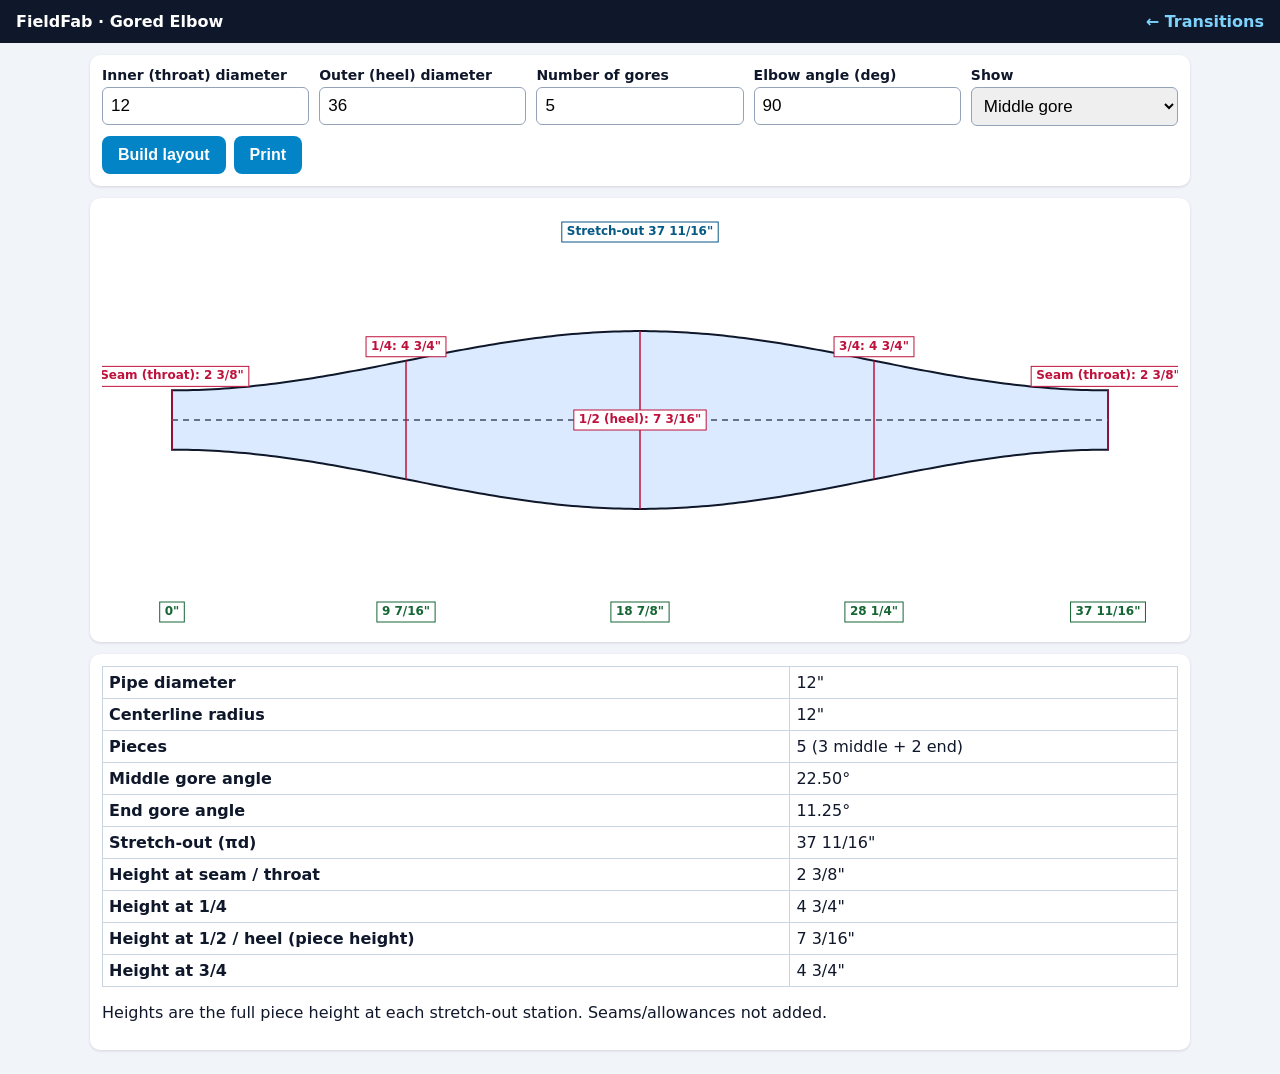
==== gores.html @ ff74c350 "Add gored elbow layout page" ====
<!doctype html>
<html lang="en"><head><meta charset="utf-8"><meta name="viewport" content="width=device-width,initial-scale=1"><title>FieldFab – Gored Elbow</title>
<style>
body{font-family:system-ui;margin:0;background:#f1f5f9;color:#0f172a}header{background:#0f172a;color:#fff;padding:12px 16px;display:flex;justify-content:space-between;align-items:center}header a{color:#7dd3fc;font-weight:700;text-decoration:none}main{padding:12px;max-width:1100px;margin:auto}.card{background:#fff;border-radius:10px;padding:12px;margin-bottom:12px;box-shadow:0 1px 3px #0002}.grid{display:grid;grid-template-columns:repeat(auto-fit,minmax(150px,1fr));gap:10px}label{font-weight:700;font-size:14px;display:flex;flex-direction:column;gap:4px}input,select{font-size:17px;padding:8px;border:1px solid #94a3b8;border-radius:6px}button{font-size:16px;font-weight:800;padding:10px 16px;border:0;border-radius:8px;background:#0284c7;color:#fff;margin-top:10px;margin-right:8px}#err{color:#b91c1c;font-weight:700}#view{width:100%;height:420px;background:#fff}canvas{width:100%;height:100%}table{border-collapse:collapse;width:100%}td,th{border:1px solid #cbd5e1;padding:6px;text-align:left}
@media print{header,.inputs,#tables,button{display:none!important}@page{size:letter landscape;margin:.75in}.card{box-shadow:none;padding:0}#view{height:6.9in}}
</style></head><body>
<header><strong>FieldFab · Gored Elbow</strong><a href="index.html">← Transitions</a></header>
<main>
<div class="card inputs"><div class="grid">
<label>Inner (throat) diameter<input id="id" value="12"></label>
<label>Outer (heel) diameter<input id="od" value="36"></label>
<label>Number of gores<input id="n" type="number" min="2" value="5"></label>
<label>Elbow angle (deg)<input id="ang" type="number" value="90"></label>
<label>Show<select id="which"><option value="full">Middle gore</option><option value="end">End gore</option></select></label>
</div><button id="go">Build layout</button><button onclick="print()">Print</button><div id="err"></div></div>
<div class="card"><div id="view"><canvas id="c"></canvas></div></div>
<div class="card" id="tables"></div>
</main><script src="gores.js"></script></body></html>
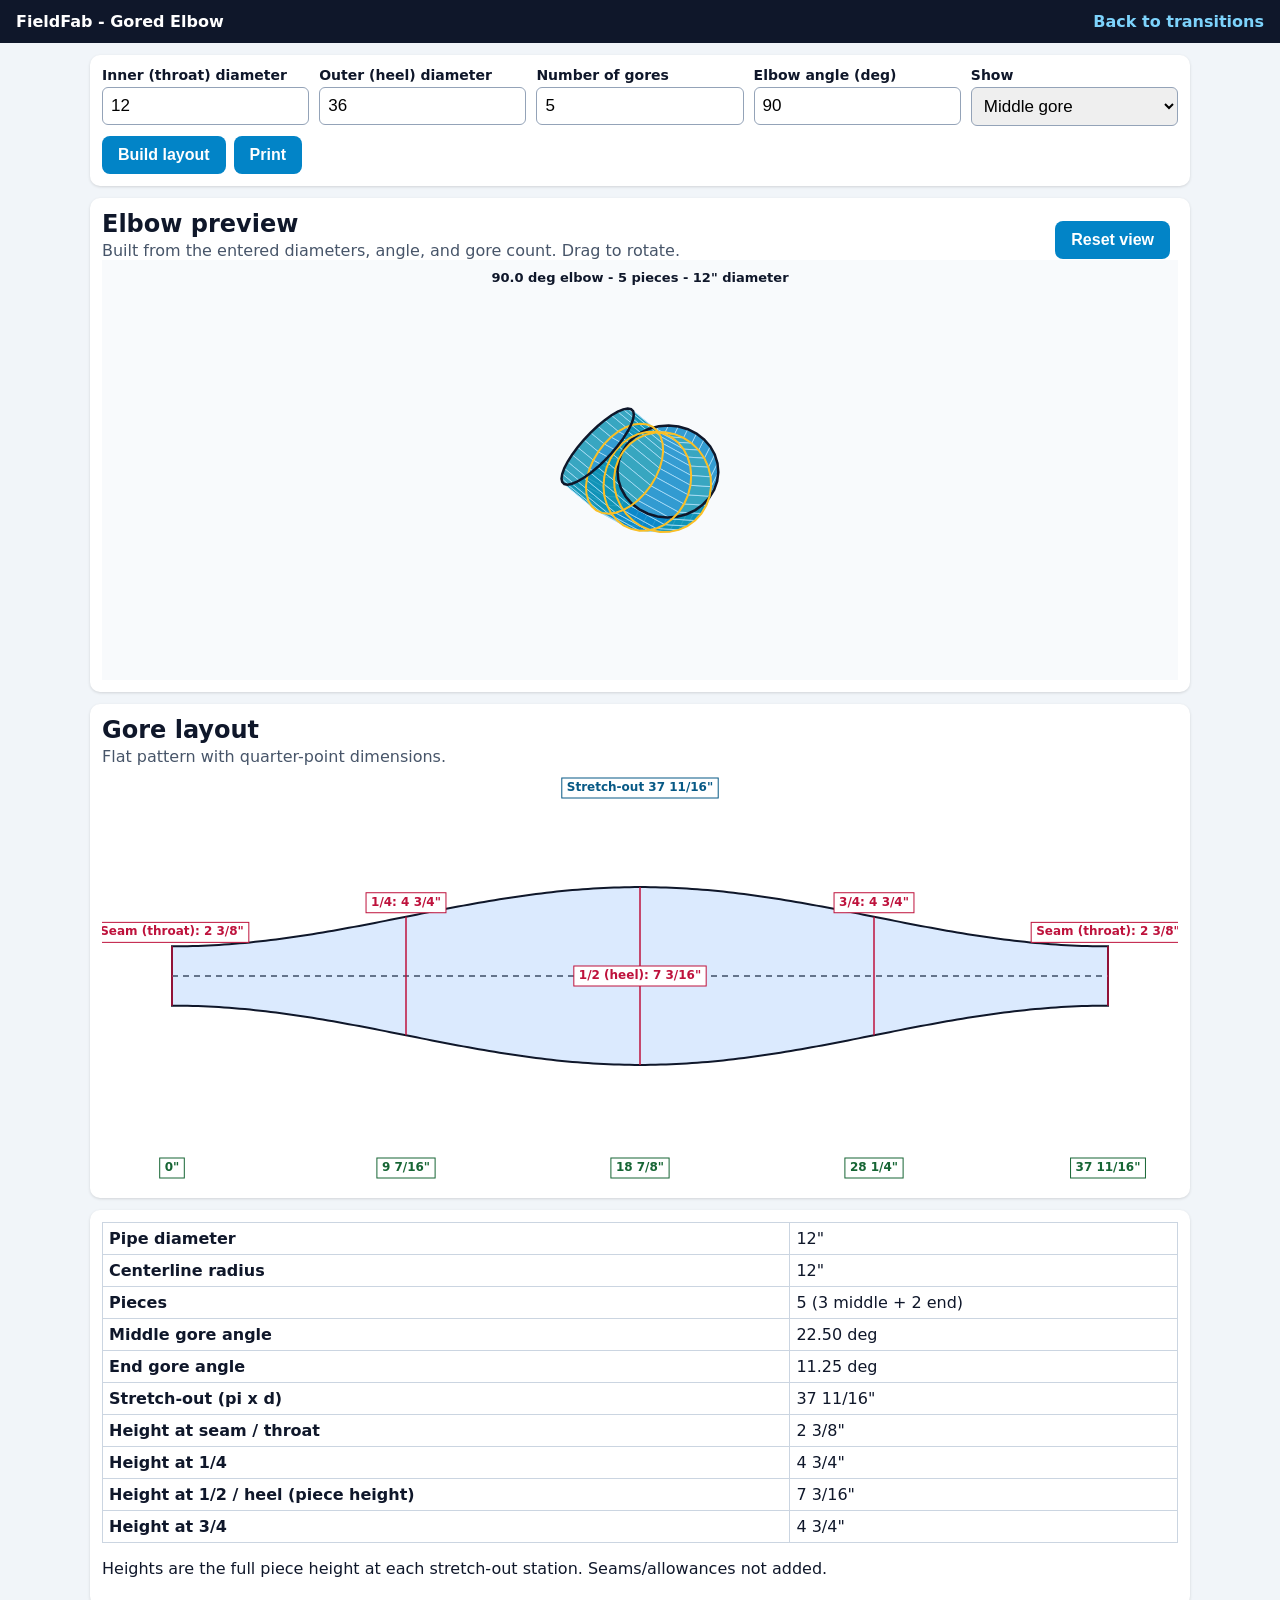
==== commit 721b8b87: "Add interactive 3D elbow preview to gore page" ====
--- a/gores.html
+++ b/gores.html
@@ -1,10 +1,10 @@
 <!doctype html>
-<html lang="en"><head><meta charset="utf-8"><meta name="viewport" content="width=device-width,initial-scale=1"><title>FieldFab – Gored Elbow</title>
+<html lang="en"><head><meta charset="utf-8"><meta name="viewport" content="width=device-width,initial-scale=1"><title>FieldFab - Gored Elbow</title>
 <style>
-body{font-family:system-ui;margin:0;background:#f1f5f9;color:#0f172a}header{background:#0f172a;color:#fff;padding:12px 16px;display:flex;justify-content:space-between;align-items:center}header a{color:#7dd3fc;font-weight:700;text-decoration:none}main{padding:12px;max-width:1100px;margin:auto}.card{background:#fff;border-radius:10px;padding:12px;margin-bottom:12px;box-shadow:0 1px 3px #0002}.grid{display:grid;grid-template-columns:repeat(auto-fit,minmax(150px,1fr));gap:10px}label{font-weight:700;font-size:14px;display:flex;flex-direction:column;gap:4px}input,select{font-size:17px;padding:8px;border:1px solid #94a3b8;border-radius:6px}button{font-size:16px;font-weight:800;padding:10px 16px;border:0;border-radius:8px;background:#0284c7;color:#fff;margin-top:10px;margin-right:8px}#err{color:#b91c1c;font-weight:700}#view{width:100%;height:420px;background:#fff}canvas{width:100%;height:100%}table{border-collapse:collapse;width:100%}td,th{border:1px solid #cbd5e1;padding:6px;text-align:left}
+body{font-family:system-ui;margin:0;background:#f1f5f9;color:#0f172a}header{background:#0f172a;color:#fff;padding:12px 16px;display:flex;justify-content:space-between;align-items:center}header a{color:#7dd3fc;font-weight:700;text-decoration:none}main{padding:12px;max-width:1100px;margin:auto}.card{background:#fff;border-radius:10px;padding:12px;margin-bottom:12px;box-shadow:0 1px 3px #0002}.grid{display:grid;grid-template-columns:repeat(auto-fit,minmax(150px,1fr));gap:10px}label{font-weight:700;font-size:14px;display:flex;flex-direction:column;gap:4px}input,select{font-size:17px;padding:8px;border:1px solid #94a3b8;border-radius:6px}button{font-size:16px;font-weight:800;padding:10px 16px;border:0;border-radius:8px;background:#0284c7;color:#fff;margin-top:10px;margin-right:8px}#err{color:#b91c1c;font-weight:700}#view,#elbowView{width:100%;height:420px;background:#fff}#elbowView{touch-action:none}.viewerHead{display:flex;justify-content:space-between;gap:12px;align-items:center}.viewerHead h2{margin:0}.viewerHead p{margin:3px 0 0;color:#475569}canvas{width:100%;height:100%}table{border-collapse:collapse;width:100%}td,th{border:1px solid #cbd5e1;padding:6px;text-align:left}
 @media print{header,.inputs,#tables,button{display:none!important}@page{size:letter landscape;margin:.75in}.card{box-shadow:none;padding:0}#view{height:6.9in}}
 </style></head><body>
-<header><strong>FieldFab · Gored Elbow</strong><a href="index.html">← Transitions</a></header>
+<header><strong>FieldFab - Gored Elbow</strong><a href="index.html">Back to transitions</a></header>
 <main>
 <div class="card inputs"><div class="grid">
 <label>Inner (throat) diameter<input id="id" value="12"></label>
@@ -13,6 +13,7 @@
 <label>Elbow angle (deg)<input id="ang" type="number" value="90"></label>
 <label>Show<select id="which"><option value="full">Middle gore</option><option value="end">End gore</option></select></label>
 </div><button id="go">Build layout</button><button onclick="print()">Print</button><div id="err"></div></div>
-<div class="card"><div id="view"><canvas id="c"></canvas></div></div>
+<div class="card"><div class="viewerHead"><div><h2>Elbow preview</h2><p>Built from the entered diameters, angle, and gore count. Drag to rotate.</p></div><button id="resetElbow" type="button">Reset view</button></div><div id="elbowView"><canvas id="elbowCanvas"></canvas></div></div>
+<div class="card"><div class="viewerHead"><div><h2>Gore layout</h2><p>Flat pattern with quarter-point dimensions.</p></div></div><div id="view"><canvas id="c"></canvas></div></div>
 <div class="card" id="tables"></div>
-</main><script src="gores.js"></script></body></html>
+</main><script src="gores.js?v=26"></script></body></html>
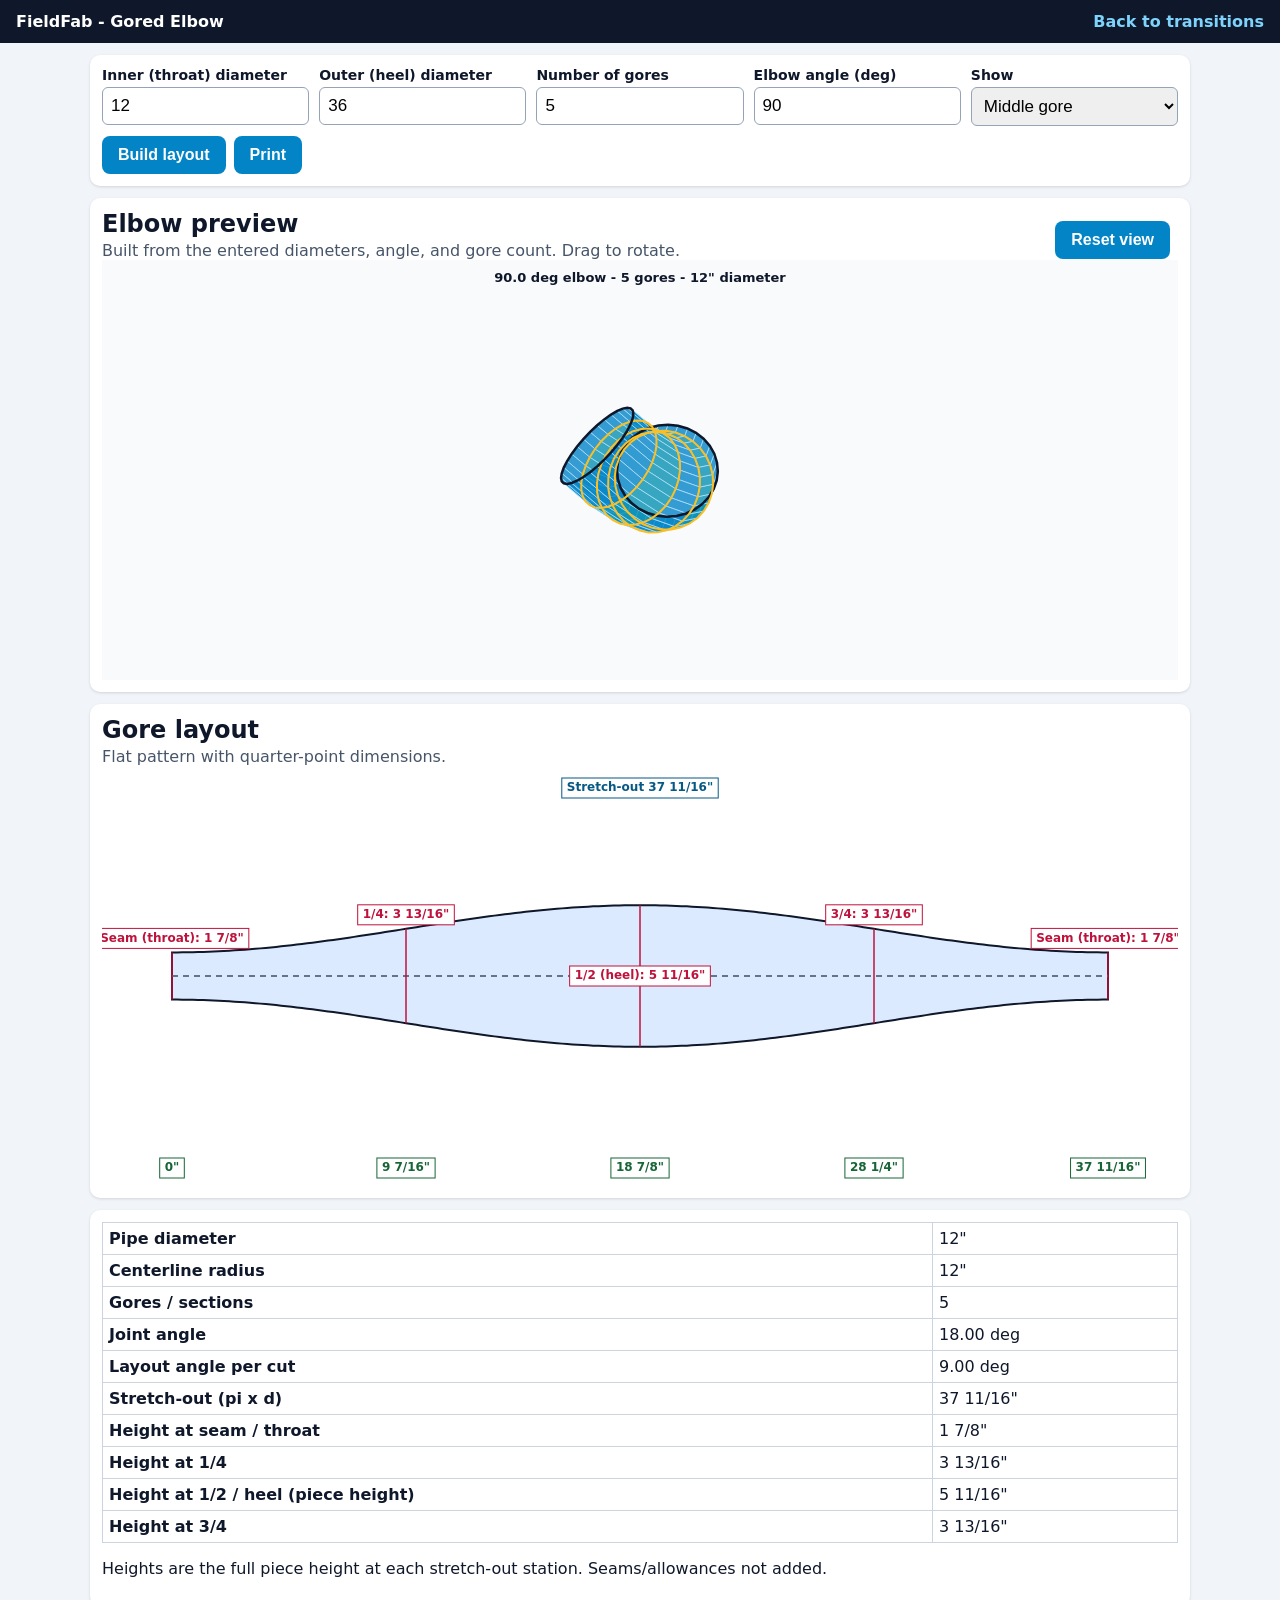
==== commit 4e673abd: "Fix gored elbow count and segment angles" ====
--- a/gores.html
+++ b/gores.html
@@ -16,4 +16,4 @@
 <div class="card"><div class="viewerHead"><div><h2>Elbow preview</h2><p>Built from the entered diameters, angle, and gore count. Drag to rotate.</p></div><button id="resetElbow" type="button">Reset view</button></div><div id="elbowView"><canvas id="elbowCanvas"></canvas></div></div>
 <div class="card"><div class="viewerHead"><div><h2>Gore layout</h2><p>Flat pattern with quarter-point dimensions.</p></div></div><div id="view"><canvas id="c"></canvas></div></div>
 <div class="card" id="tables"></div>
-</main><script src="gores.js?v=26"></script></body></html>
+</main><script src="gores.js?v=27"></script></body></html>
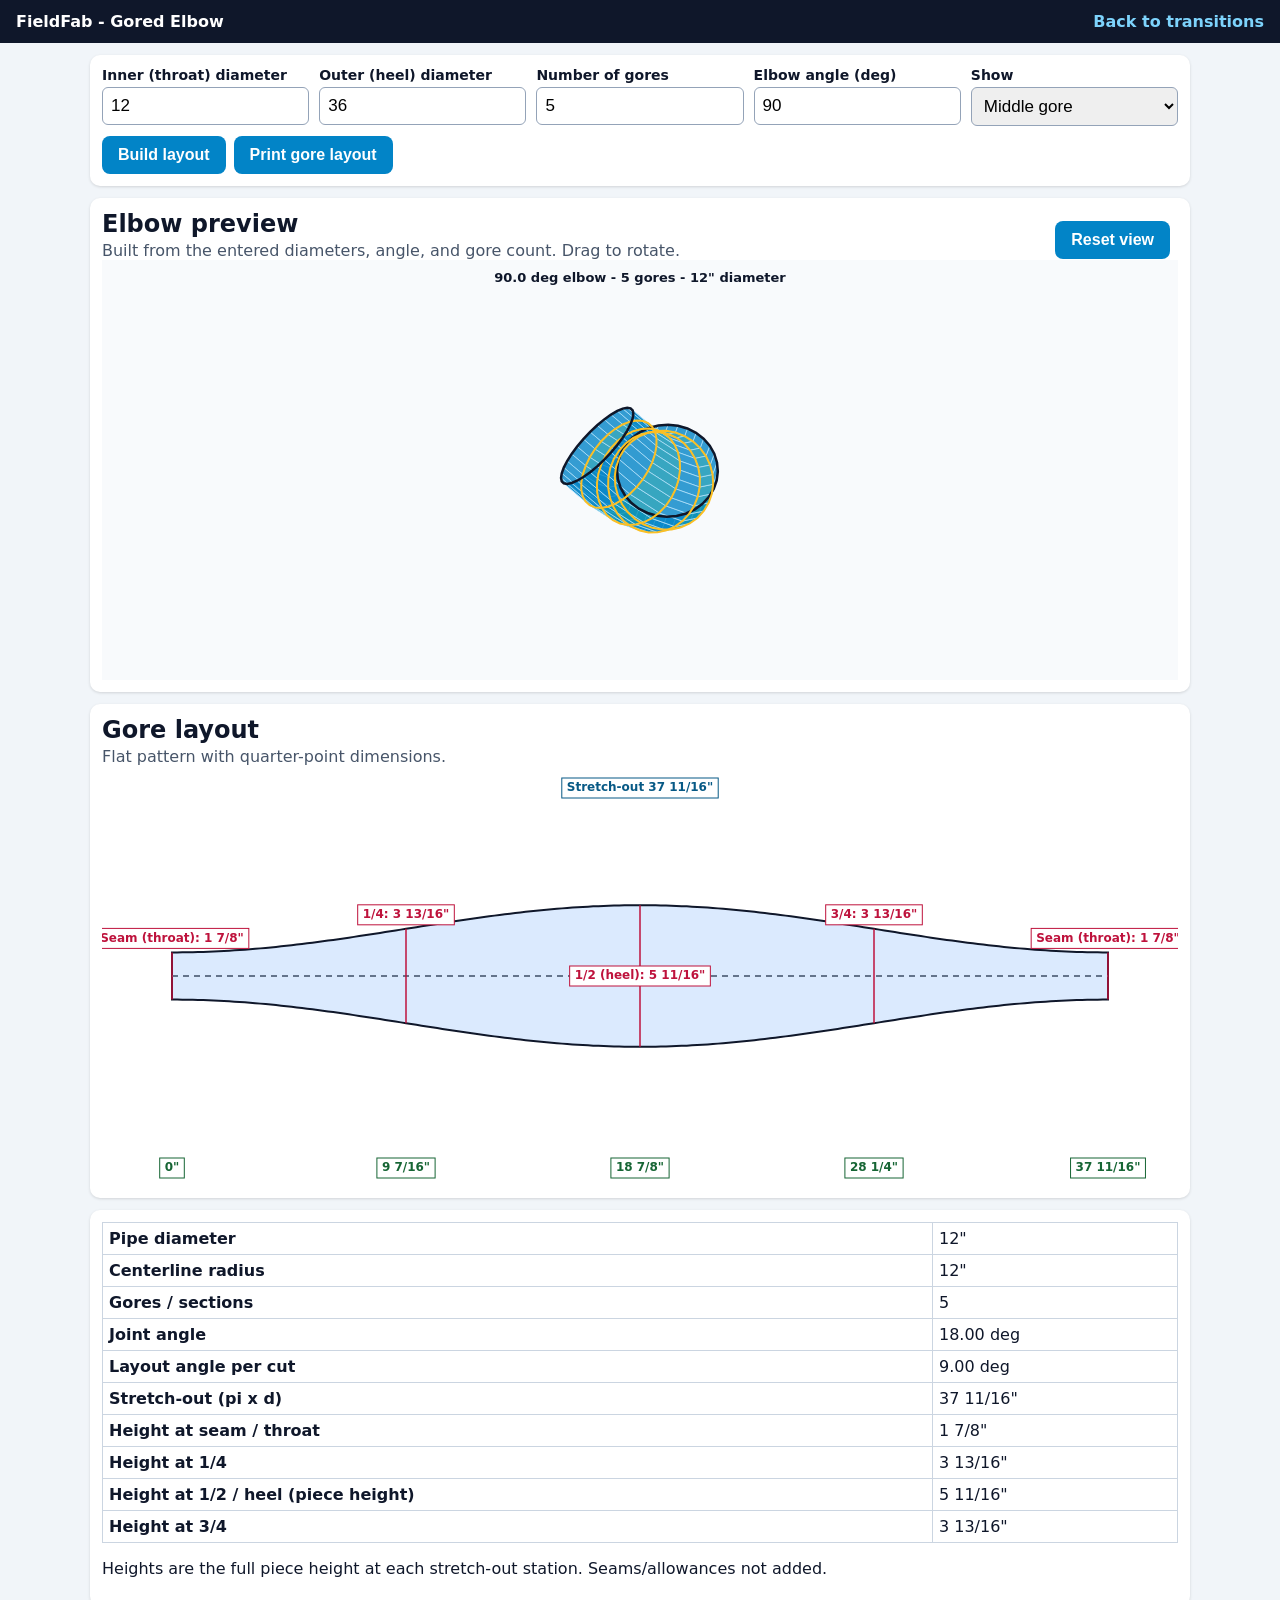
==== commit 6190526a: "Update gore print scaling and hide transition tabs" ====
--- a/gores.html
+++ b/gores.html
@@ -12,8 +12,8 @@
 <label>Number of gores<input id="n" type="number" min="2" value="5"></label>
 <label>Elbow angle (deg)<input id="ang" type="number" value="90"></label>
 <label>Show<select id="which"><option value="full">Middle gore</option><option value="end">End gore</option></select></label>
-</div><button id="go">Build layout</button><button onclick="print()">Print</button><div id="err"></div></div>
+</div><button id="go">Build layout</button><button id="printGore">Print gore layout</button><div id="err"></div></div>
 <div class="card"><div class="viewerHead"><div><h2>Elbow preview</h2><p>Built from the entered diameters, angle, and gore count. Drag to rotate.</p></div><button id="resetElbow" type="button">Reset view</button></div><div id="elbowView"><canvas id="elbowCanvas"></canvas></div></div>
 <div class="card"><div class="viewerHead"><div><h2>Gore layout</h2><p>Flat pattern with quarter-point dimensions.</p></div></div><div id="view"><canvas id="c"></canvas></div></div>
 <div class="card" id="tables"></div>
-</main><script src="gores.js?v=27"></script></body></html>
+</main><script src="gores.js?v=28"></script></body></html>
